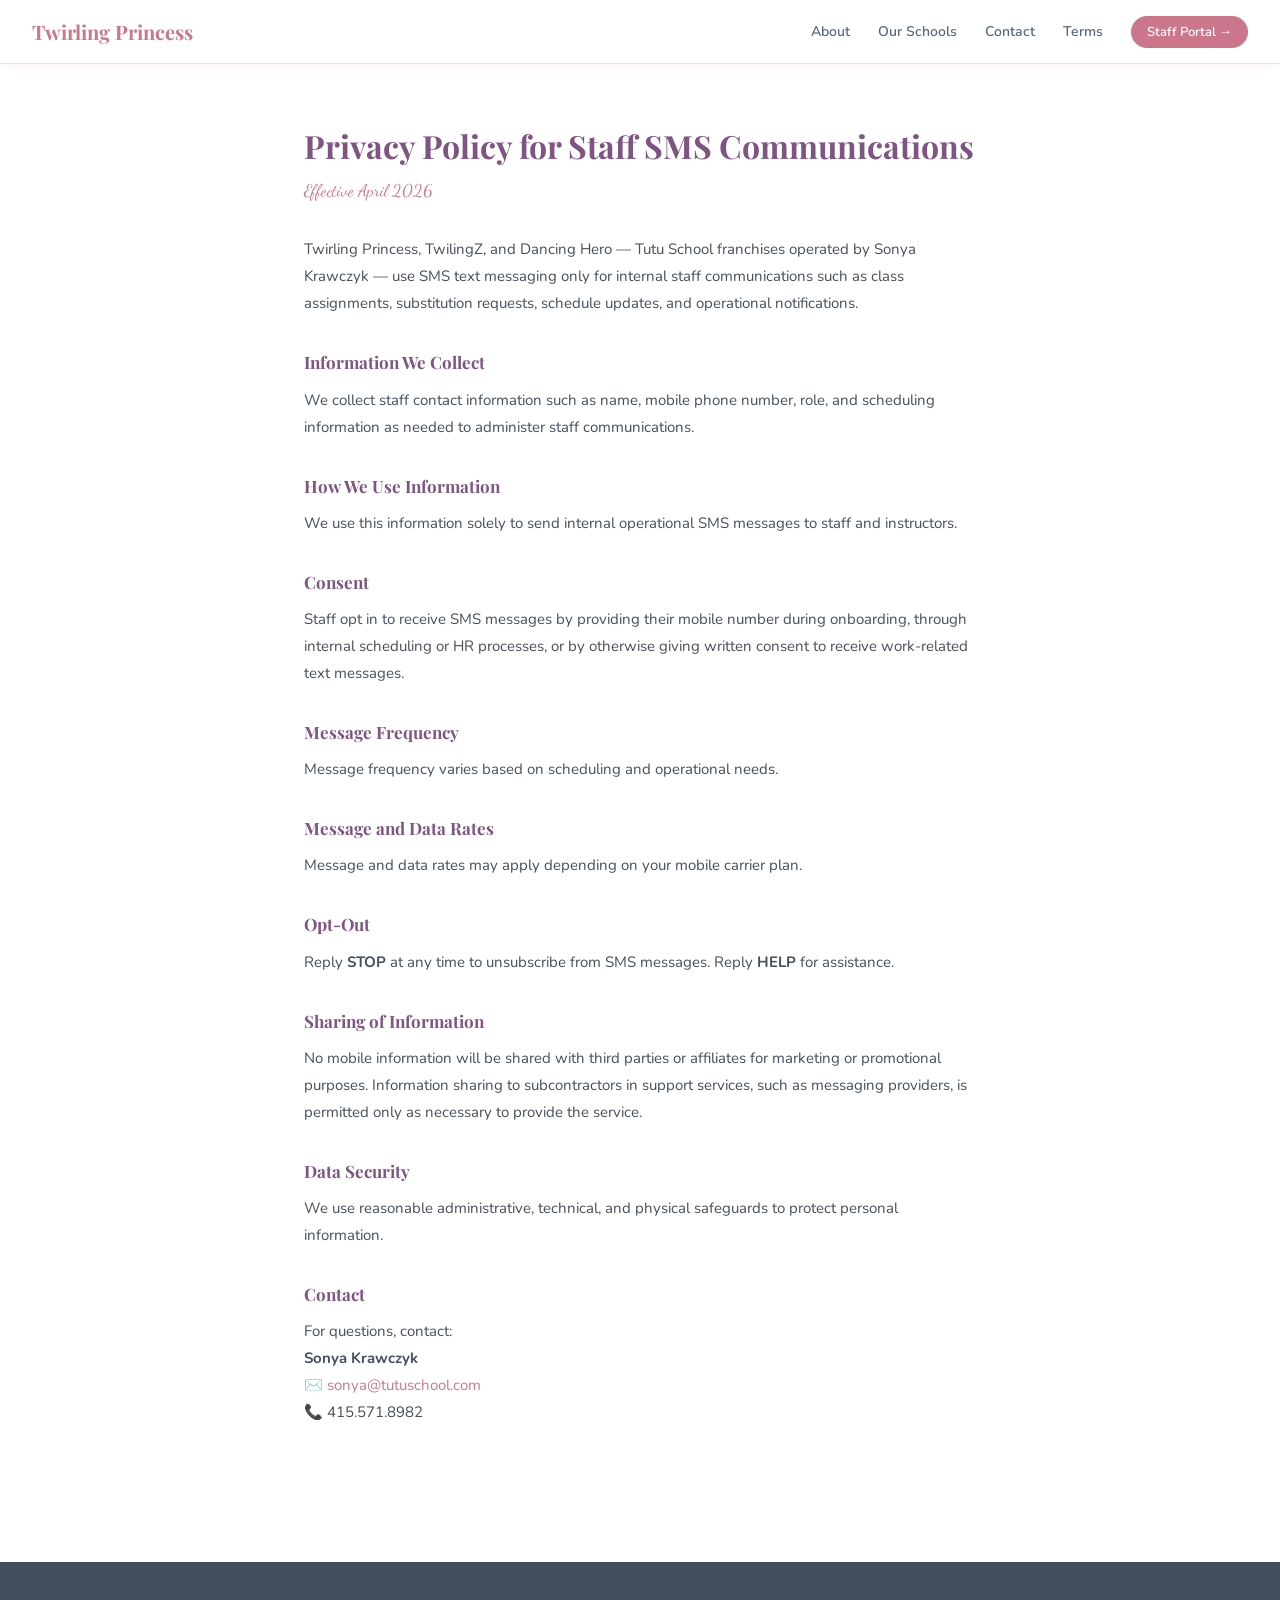
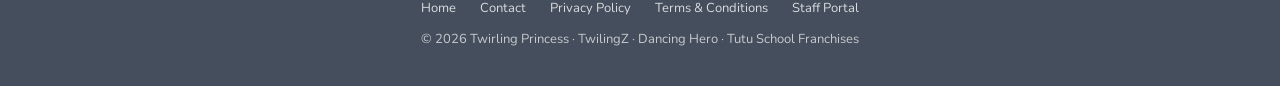
==== privacy.html @ abc912c8 "privacy" ====
<!DOCTYPE html>
<html lang="en">
<head>
  <meta charset="UTF-8">
  <meta name="viewport" content="width=device-width, initial-scale=1.0">
  <title>Privacy Policy — Twirling Princess</title>
  <link rel="stylesheet" href="style.css">
</head>
<body>

<nav>
  <a href="index.html" class="nav-logo">Twirling Princess</a>
  <ul class="nav-links">
    <li><a href="index.html#about">About</a></li>
    <li><a href="index.html#schools">Our Schools</a></li>
    <li><a href="index.html#contact">Contact</a></li>
    <li><a href="terms.html">Terms</a></li>
    <li class="portal-link"><a href="https://admin.twirlingprincess.com">Staff Portal →</a></li>
  </ul>
</nav>

<div class="terms-body">
  <h1>Privacy Policy for Staff SMS Communications</h1>
  <span class="terms-date">Effective April 2026</span>

  <p>
    Twirling Princess, TwilingZ, and Dancing Hero — Tutu School franchises operated by Sonya Krawczyk
    — use SMS text messaging only for internal staff communications such as class assignments,
    substitution requests, schedule updates, and operational notifications.
  </p>

  <h2>Information We Collect</h2>
  <p>
    We collect staff contact information such as name, mobile phone number, role, and scheduling
    information as needed to administer staff communications.
  </p>

  <h2>How We Use Information</h2>
  <p>
    We use this information solely to send internal operational SMS messages to staff and instructors.
  </p>

  <h2>Consent</h2>
  <p>
    Staff opt in to receive SMS messages by providing their mobile number during onboarding, through
    internal scheduling or HR processes, or by otherwise giving written consent to receive
    work-related text messages.
  </p>

  <h2>Message Frequency</h2>
  <p>
    Message frequency varies based on scheduling and operational needs.
  </p>

  <h2>Message and Data Rates</h2>
  <p>
    Message and data rates may apply depending on your mobile carrier plan.
  </p>

  <h2>Opt-Out</h2>
  <p>
    Reply <strong>STOP</strong> at any time to unsubscribe from SMS messages.
    Reply <strong>HELP</strong> for assistance.
  </p>

  <h2>Sharing of Information</h2>
  <p>
    No mobile information will be shared with third parties or affiliates for marketing or
    promotional purposes. Information sharing to subcontractors in support services, such as
    messaging providers, is permitted only as necessary to provide the service.
  </p>

  <h2>Data Security</h2>
  <p>
    We use reasonable administrative, technical, and physical safeguards to protect personal information.
  </p>

  <h2>Contact</h2>
  <p>
    For questions, contact:<br>
    <strong>Sonya Krawczyk</strong><br>
    ✉️ <a href="mailto:sonya@tutuschool.com">sonya@tutuschool.com</a><br>
    📞 415.571.8982
  </p>
</div>

<footer>
  <div class="footer-links">
    <a href="index.html">Home</a>
    <a href="index.html#contact">Contact</a>
    <a href="privacy.html">Privacy Policy</a>
    <a href="terms.html">Terms &amp; Conditions</a>
    <a href="https://admin.twirlingprincess.com">Staff Portal</a>
  </div>
  <div>© 2026 Twirling Princess · TwilingZ · Dancing Hero · Tutu School Franchises</div>
</footer>

</body>
</html>
---- style.css ----
@import url('https://fonts.googleapis.com/css2?family=Playfair+Display:ital,wght@0,400;0,600;0,700;1,400;1,600&family=Nunito:wght@400;500;600;700&family=Dancing+Script:wght@600&display=swap');

*, *::before, *::after { box-sizing: border-box; margin: 0; padding: 0; }

:root {
  --pink-light:   #FACFD9;
  --pink-mid:     #FFA8B8;
  --pink-dark:    #CC768C;
  --lilac-light:  #EACCEB;
  --lilac-mid:    #DDACE5;
  --lilac-dark:   #7F5482;
  --eggshell:     #F5EFEB;
  --charcoal:     #454E5C;
  --charcoal-mid: #5B6878;
  --bg-pink:      #F7EDED;
  --bg-lilac:     #F1E9F2;
  --white:        #ffffff;
  --border:       #EDD8E8;
}

body {
  font-family: 'Nunito', -apple-system, sans-serif;
  color: var(--charcoal);
  line-height: 1.6;
  background: var(--white);
}

a { color: var(--pink-dark); text-decoration: none; }
a:hover { text-decoration: underline; }

h1, h2, h3, h4 { font-family: 'Playfair Display', Georgia, serif; }

/* ── Nav ── */
nav {
  background: var(--white);
  border-bottom: 1px solid #F0DDE8;
  padding: 0 32px;
  display: flex;
  align-items: center;
  justify-content: space-between;
  height: 64px;
  position: sticky;
  top: 0;
  z-index: 100;
  box-shadow: 0 1px 8px rgba(204,118,140,0.08);
}

.nav-logo {
  font-family: 'Playfair Display', Georgia, serif;
  color: var(--pink-dark);
  font-size: 20px;
  font-weight: 700;
}

.nav-links {
  display: flex;
  gap: 28px;
  list-style: none;
  align-items: center;
}

.nav-links a {
  color: var(--charcoal-mid);
  font-size: 14px;
  font-weight: 600;
  transition: color 0.15s;
}
.nav-links a:hover { color: var(--pink-dark); text-decoration: none; }

.nav-links .portal-link a {
  background: var(--pink-dark);
  color: var(--white);
  padding: 7px 16px;
  border-radius: 20px;
  font-size: 13px;
}
.nav-links .portal-link a:hover { background: var(--lilac-dark); }

.nav-toggle {
  display: none;
  background: none;
  border: none;
  color: var(--pink-dark);
  font-size: 24px;
  cursor: pointer;
}

/* ── Hero ── */
.hero {
  background: linear-gradient(135deg, var(--pink-light) 0%, var(--lilac-light) 100%);
  text-align: center;
  padding: 88px 24px 80px;
}

.hero h1 {
  font-size: clamp(30px, 5vw, 52px);
  font-weight: 700;
  color: var(--lilac-dark);
  margin-bottom: 8px;
  line-height: 1.2;
}

.hero-script {
  font-family: 'Dancing Script', cursive;
  font-size: clamp(18px, 3vw, 26px);
  color: var(--pink-dark);
  margin-bottom: 20px;
  display: block;
}

.hero p {
  font-size: clamp(15px, 2vw, 18px);
  color: var(--charcoal);
  max-width: 580px;
  margin: 0 auto 36px;
}

.hero-brands {
  display: flex;
  justify-content: center;
  gap: 12px;
  flex-wrap: wrap;
}

.brand-chip {
  background: var(--white);
  border: 1px solid var(--pink-mid);
  color: var(--pink-dark);
  padding: 8px 20px;
  border-radius: 24px;
  font-size: 14px;
  font-weight: 700;
  box-shadow: 0 2px 8px rgba(204,118,140,0.12);
}

/* ── Sections ── */
section { padding: 72px 24px; }
.section-bg-pink  { background: var(--bg-pink); }
.section-bg-lilac { background: var(--bg-lilac); }
.section-bg-white { background: var(--white); }

.section-inner { max-width: 960px; margin: 0 auto; }

.section-title {
  font-size: clamp(22px, 3vw, 30px);
  font-weight: 700;
  color: var(--lilac-dark);
  margin-bottom: 6px;
}

.section-script {
  font-family: 'Dancing Script', cursive;
  font-size: 20px;
  color: var(--pink-dark);
  margin-bottom: 32px;
  display: block;
}

.school-link {
  font-size: 13px;
  font-weight: 700;
  color: var(--pink-dark);
  text-decoration: none;
}
.school-link:hover { color: var(--lilac-dark); text-decoration: underline; }

/* ── Brand Cards ── */
.brand-cards {
  display: grid;
  grid-template-columns: repeat(auto-fit, minmax(260px, 1fr));
  gap: 24px;
}

.brand-card {
  background: var(--white);
  border: 1px solid var(--border);
  border-radius: 16px;
  padding: 28px 24px;
  box-shadow: 0 2px 12px rgba(127,84,130,0.07);
  transition: transform 0.15s, box-shadow 0.15s;
}
.brand-card:hover {
  transform: translateY(-2px);
  box-shadow: 0 6px 20px rgba(127,84,130,0.13);
}

.brand-card-header {
  display: flex;
  align-items: center;
  gap: 14px;
  margin-bottom: 18px;
}

.brand-icon {
  width: 48px; height: 48px;
  border-radius: 12px;
  background: var(--bg-pink);
  border: 1px solid var(--pink-mid);
  display: flex;
  align-items: center;
  justify-content: center;
  font-size: 22px;
  flex-shrink: 0;
}

.brand-icon.lilac-icon { background: var(--bg-lilac); border-color: var(--lilac-mid); }

.brand-card h3 { font-size: 17px; font-weight: 700; color: var(--lilac-dark); }
.brand-card .region-label {
  font-size: 12px;
  color: var(--pink-dark);
  font-weight: 700;
  text-transform: uppercase;
  letter-spacing: 0.5px;
  font-family: 'Nunito', sans-serif;
}

.location-list { list-style: none; display: flex; flex-direction: column; gap: 7px; }
.location-list li {
  font-size: 14px;
  color: var(--charcoal);
  padding-left: 18px;
  position: relative;
}
.location-list li::before {
  content: '✦';
  position: absolute;
  left: 0; top: 4px;
  font-size: 9px;
  color: var(--pink-mid);
}

/* ── About text ── */
.about-text { font-size: 16px; color: var(--charcoal); line-height: 1.85; max-width: 680px; }

/* ── Owner Bio ── */
.bio-card {
  background: var(--white);
  border: 1px solid var(--border);
  border-radius: 16px;
  padding: 40px 36px;
  box-shadow: 0 2px 12px rgba(127,84,130,0.07);
  max-width: 700px;
}

.bio-card h3 { font-size: 24px; font-weight: 700; color: var(--lilac-dark); margin-bottom: 4px; }
.bio-card .bio-title {
  font-family: 'Dancing Script', cursive;
  font-size: 17px;
  color: var(--pink-dark);
  margin-bottom: 20px;
  display: block;
}
.bio-card p { font-size: 15px; color: var(--charcoal); line-height: 1.8; margin-bottom: 14px; }

/* ── Contact ── */
.contact-grid {
  display: grid;
  grid-template-columns: repeat(auto-fit, minmax(220px, 1fr));
  gap: 20px;
}

.contact-card {
  background: var(--white);
  border: 1px solid var(--border);
  border-radius: 14px;
  padding: 22px 24px;
  box-shadow: 0 2px 8px rgba(127,84,130,0.06);
}

.contact-card .contact-region {
  font-size: 11px;
  font-weight: 700;
  color: var(--pink-dark);
  text-transform: uppercase;
  letter-spacing: 0.7px;
  margin-bottom: 6px;
}

.contact-card h4 { font-size: 16px; font-weight: 700; color: var(--lilac-dark); margin-bottom: 10px; }
.contact-card p { font-size: 13px; color: var(--charcoal-mid); line-height: 1.6; }

/* ── Footer ── */
footer {
  background: var(--charcoal);
  color: rgba(255,255,255,0.7);
  text-align: center;
  padding: 36px 24px;
  font-size: 13px;
}

footer a { color: rgba(255,255,255,0.8); }
footer a:hover { color: var(--pink-light); text-decoration: none; }
.footer-links {
  margin-bottom: 10px;
  display: flex;
  justify-content: center;
  gap: 24px;
  flex-wrap: wrap;
}

/* ── Terms page ── */
.terms-body { max-width: 720px; margin: 56px auto; padding: 0 24px 72px; }
.terms-body h1 { font-size: 32px; font-weight: 700; color: var(--lilac-dark); margin-bottom: 6px; }
.terms-body .terms-date {
  font-family: 'Dancing Script', cursive;
  font-size: 17px;
  color: var(--pink-dark);
  margin-bottom: 32px;
  display: block;
}
.terms-body h2 { font-size: 17px; font-weight: 700; color: var(--lilac-dark); margin: 32px 0 10px; }
.terms-body p, .terms-body li { font-size: 15px; color: var(--charcoal); line-height: 1.8; margin-bottom: 8px; }
.terms-body ul { padding-left: 22px; }

/* ── Mobile ── */
@media (max-width: 640px) {
  nav { padding: 0 20px; }
  .nav-links { display: none; flex-direction: column; gap: 0; }
  .nav-links.open {
    display: flex;
    position: absolute;
    top: 64px; left: 0; right: 0;
    background: var(--white);
    border-bottom: 1px solid var(--border);
    padding: 12px 0;
    box-shadow: 0 4px 12px rgba(127,84,130,0.1);
  }
  .nav-links li a { display: block; padding: 10px 24px; }
  .nav-links .portal-link a { margin: 8px 24px; display: inline-block; }
  .nav-toggle { display: block; }
  .hero { padding: 60px 20px 52px; }
  section { padding: 48px 20px; }
  .bio-card { padding: 28px 20px; }
}
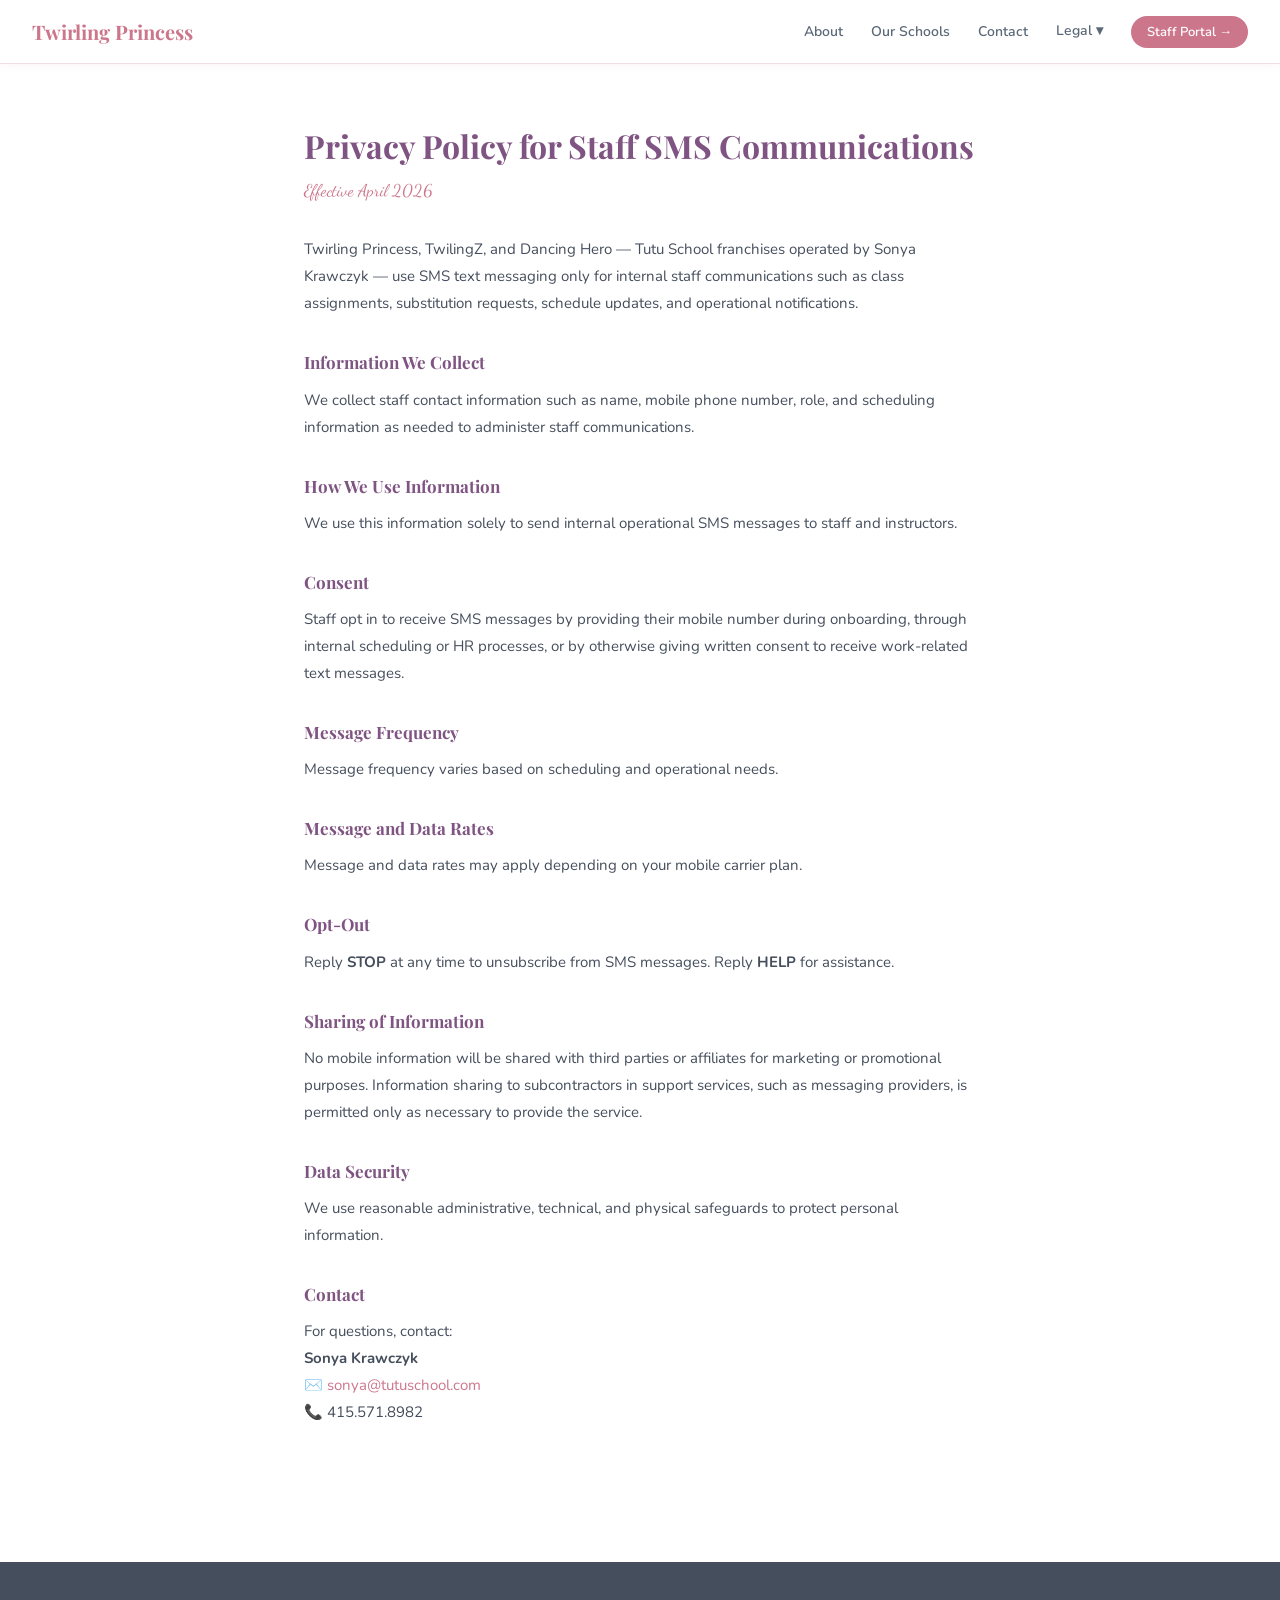
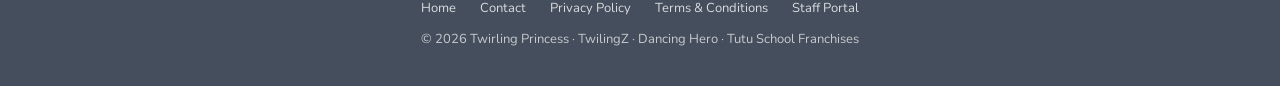
==== commit e15add12: "tweaks" ====
--- a/privacy.html
+++ b/privacy.html
@@ -14,7 +14,13 @@
     <li><a href="index.html#about">About</a></li>
     <li><a href="index.html#schools">Our Schools</a></li>
     <li><a href="index.html#contact">Contact</a></li>
-    <li><a href="terms.html">Terms</a></li>
+    <li class="nav-dropdown" id="legal-dropdown">
+      <span class="nav-dropdown-trigger" onclick="toggleDropdown('legal-dropdown')">Legal ▾</span>
+      <div class="nav-dropdown-menu">
+        <a href="privacy.html">Privacy Policy</a>
+        <a href="terms.html">Terms &amp; Conditions</a>
+      </div>
+    </li>
     <li class="portal-link"><a href="https://admin.twirlingprincess.com">Staff Portal →</a></li>
   </ul>
 </nav>
@@ -95,5 +101,15 @@
   <div>© 2026 Twirling Princess · TwilingZ · Dancing Hero · Tutu School Franchises</div>
 </footer>
 
+<script>
+  function toggleDropdown(id) {
+    document.getElementById(id).classList.toggle('open');
+  }
+  document.addEventListener('click', function(e) {
+    if (!e.target.closest('.nav-dropdown')) {
+      document.querySelectorAll('.nav-dropdown').forEach(d => d.classList.remove('open'));
+    }
+  });
+</script>
 </body>
 </html>
--- a/style.css
+++ b/style.css
@@ -84,6 +84,47 @@
   font-size: 24px;
   cursor: pointer;
 }
+
+/* ── Nav dropdown ── */
+.nav-dropdown {
+  position: relative;
+}
+.nav-dropdown-trigger {
+  color: var(--charcoal-mid);
+  font-size: 14px;
+  font-weight: 600;
+  cursor: pointer;
+  display: flex;
+  align-items: center;
+  gap: 4px;
+  padding: 4px 0;
+  user-select: none;
+}
+.nav-dropdown-trigger:hover { color: var(--pink-dark); }
+.nav-dropdown-menu {
+  display: none;
+  position: absolute;
+  top: calc(100% + 12px);
+  right: 0;
+  background: var(--white);
+  border: 1px solid var(--border);
+  border-radius: 10px;
+  box-shadow: 0 4px 16px rgba(127,84,130,0.12);
+  min-width: 180px;
+  z-index: 300;
+  overflow: hidden;
+}
+.nav-dropdown-menu a {
+  display: block;
+  padding: 10px 16px;
+  font-size: 13px;
+  font-weight: 600;
+  color: var(--charcoal);
+  border-bottom: 1px solid var(--border);
+}
+.nav-dropdown-menu a:last-child { border-bottom: none; }
+.nav-dropdown-menu a:hover { background: var(--bg-pink); color: var(--pink-dark); text-decoration: none; }
+.nav-dropdown.open .nav-dropdown-menu { display: block; }
 
 /* ── Hero ── */
 .hero {
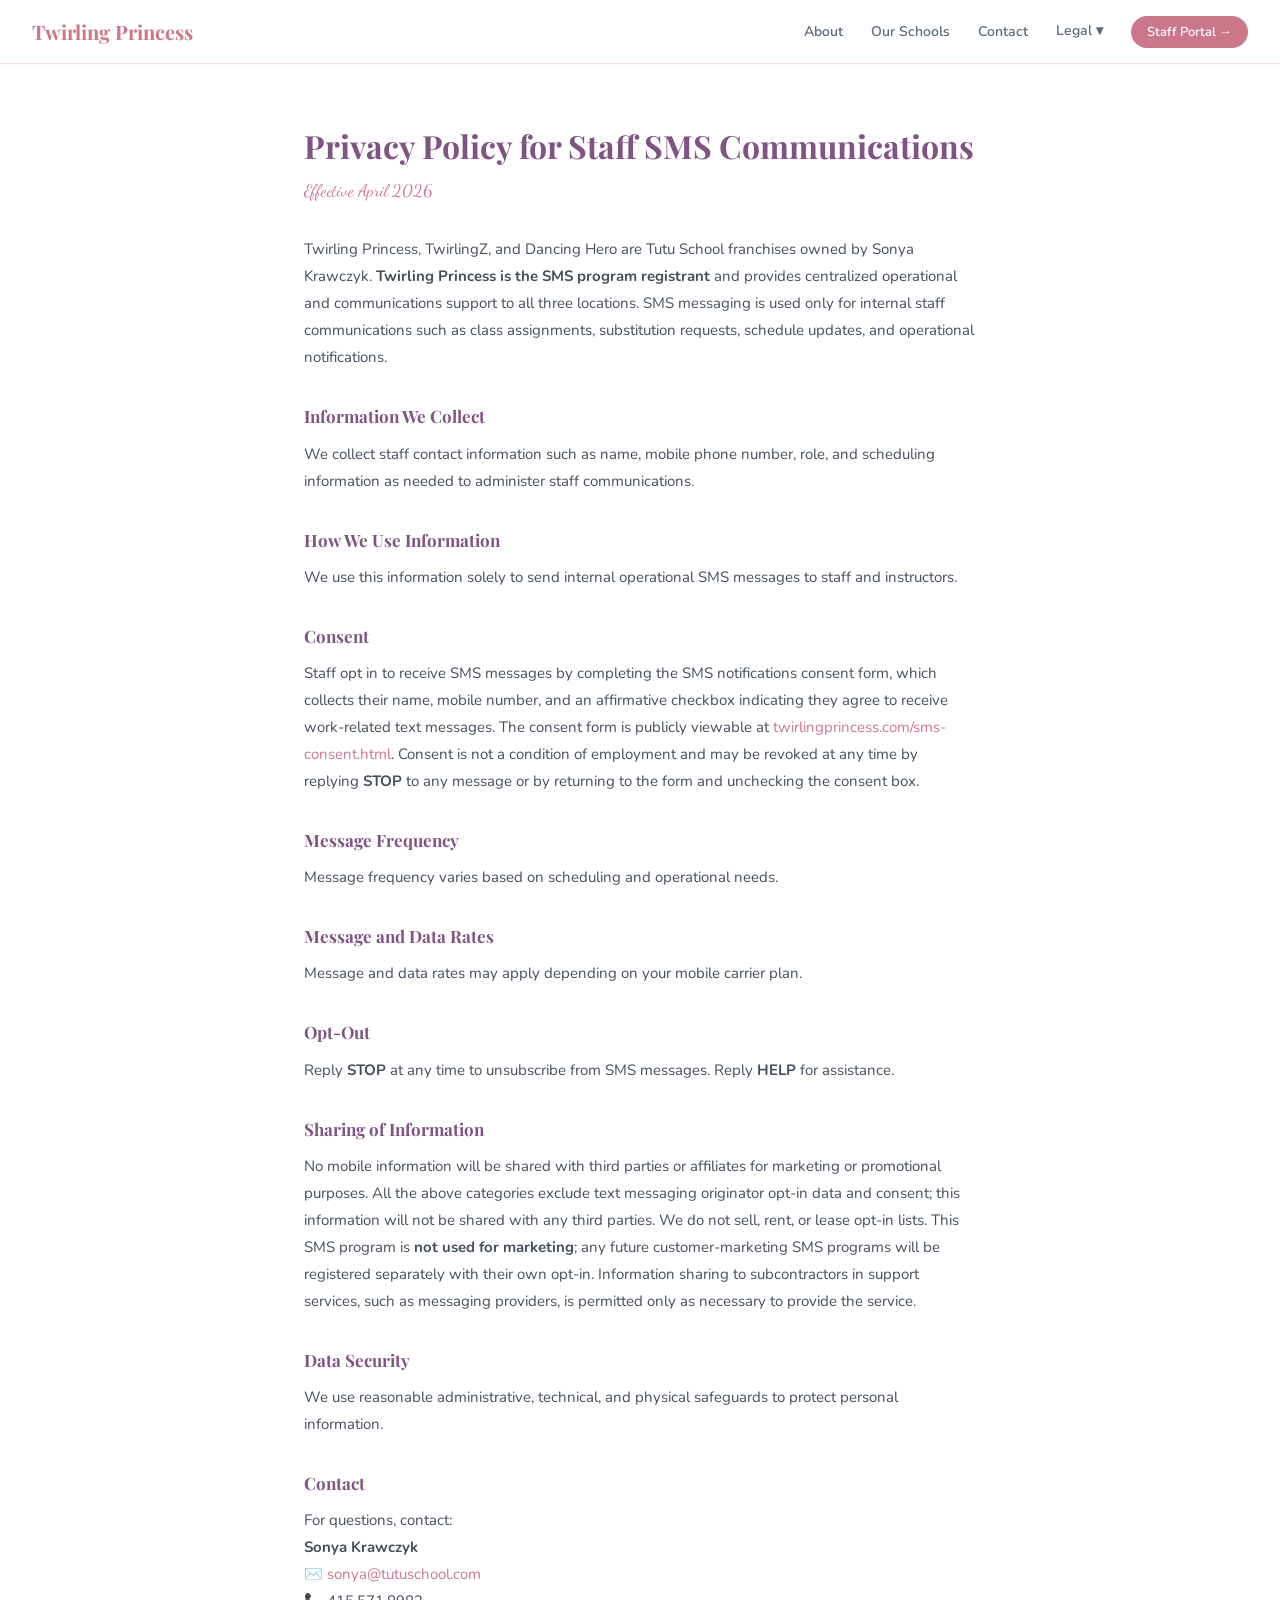
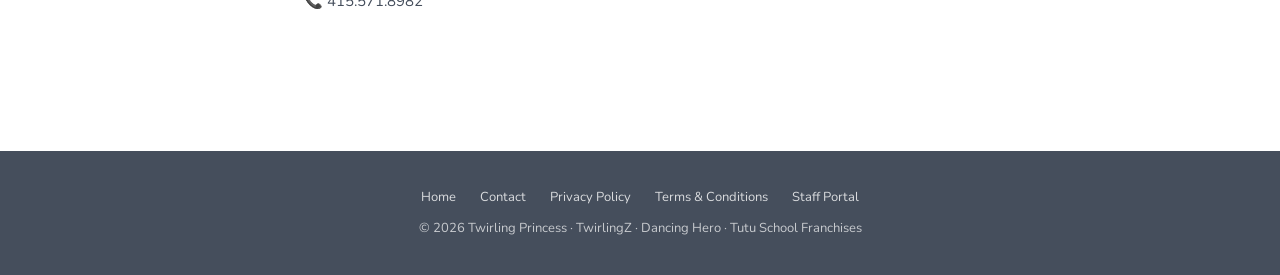
==== commit e4d1735f: "sms approval" ====
--- a/privacy.html
+++ b/privacy.html
@@ -10,7 +10,8 @@
 
 <nav>
   <a href="index.html" class="nav-logo">Twirling Princess</a>
-  <ul class="nav-links">
+  <button class="nav-toggle" id="nav-toggle" aria-label="Menu">☰</button>
+  <ul class="nav-links" id="nav-links">
     <li><a href="index.html#about">About</a></li>
     <li><a href="index.html#schools">Our Schools</a></li>
     <li><a href="index.html#contact">Contact</a></li>
@@ -30,9 +31,11 @@
   <span class="terms-date">Effective April 2026</span>
 
   <p>
-    Twirling Princess, TwilingZ, and Dancing Hero — Tutu School franchises operated by Sonya Krawczyk
-    — use SMS text messaging only for internal staff communications such as class assignments,
-    substitution requests, schedule updates, and operational notifications.
+    Twirling Princess, TwirlingZ, and Dancing Hero are Tutu School franchises owned by Sonya Krawczyk.
+    <strong>Twirling Princess is the SMS program registrant</strong> and provides centralized
+    operational and communications support to all three locations. SMS messaging is used only for
+    internal staff communications such as class assignments, substitution requests, schedule updates,
+    and operational notifications.
   </p>
 
   <h2>Information We Collect</h2>
@@ -48,9 +51,12 @@
 
   <h2>Consent</h2>
   <p>
-    Staff opt in to receive SMS messages by providing their mobile number during onboarding, through
-    internal scheduling or HR processes, or by otherwise giving written consent to receive
-    work-related text messages.
+    Staff opt in to receive SMS messages by completing the SMS notifications consent form, which
+    collects their name, mobile number, and an affirmative checkbox indicating they agree to receive
+    work-related text messages. The consent form is publicly viewable at
+    <a href="sms-consent.html">twirlingprincess.com/sms-consent.html</a>. Consent is not a condition
+    of employment and may be revoked at any time by replying <strong>STOP</strong> to any message or
+    by returning to the form and unchecking the consent box.
   </p>
 
   <h2>Message Frequency</h2>
@@ -72,8 +78,12 @@
   <h2>Sharing of Information</h2>
   <p>
     No mobile information will be shared with third parties or affiliates for marketing or
-    promotional purposes. Information sharing to subcontractors in support services, such as
-    messaging providers, is permitted only as necessary to provide the service.
+    promotional purposes. All the above categories exclude text messaging originator opt-in data
+    and consent; this information will not be shared with any third parties. We do not sell, rent,
+    or lease opt-in lists. This SMS program is <strong>not used for marketing</strong>; any future
+    customer-marketing SMS programs will be registered separately with their own opt-in.
+    Information sharing to subcontractors in support services, such as messaging providers, is
+    permitted only as necessary to provide the service.
   </p>
 
   <h2>Data Security</h2>
@@ -98,10 +108,13 @@
     <a href="terms.html">Terms &amp; Conditions</a>
     <a href="https://admin.twirlingprincess.com">Staff Portal</a>
   </div>
-  <div>© 2026 Twirling Princess · TwilingZ · Dancing Hero · Tutu School Franchises</div>
+  <div>© 2026 Twirling Princess · TwirlingZ · Dancing Hero · Tutu School Franchises</div>
 </footer>
 
 <script>
+  document.getElementById('nav-toggle').addEventListener('click', function() {
+    document.getElementById('nav-links').classList.toggle('open');
+  });
   function toggleDropdown(id) {
     document.getElementById(id).classList.toggle('open');
   }
--- a/style.css
+++ b/style.css
@@ -353,6 +353,110 @@
 .terms-body h2 { font-size: 17px; font-weight: 700; color: var(--lilac-dark); margin: 32px 0 10px; }
 .terms-body p, .terms-body li { font-size: 15px; color: var(--charcoal); line-height: 1.8; margin-bottom: 8px; }
 .terms-body ul { padding-left: 22px; }
+
+/* ── Consent form (sms-consent.html) ── */
+.brand-disclosure {
+  background: var(--bg-pink);
+  border: 1px solid var(--pink-mid);
+  border-radius: 12px;
+  padding: 18px 22px;
+  margin-bottom: 32px;
+  font-size: 14.5px;
+  color: var(--charcoal);
+  line-height: 1.7;
+}
+.brand-disclosure strong { color: var(--lilac-dark); }
+
+.consent-form {
+  background: var(--white);
+  border: 1px solid var(--border);
+  border-radius: 14px;
+  padding: 28px 28px 24px;
+  box-shadow: 0 2px 12px rgba(127,84,130,0.07);
+  margin-bottom: 32px;
+}
+
+.form-field { margin-bottom: 18px; display: flex; flex-direction: column; gap: 6px; }
+.form-field label {
+  font-size: 13px;
+  font-weight: 700;
+  color: var(--charcoal);
+  letter-spacing: 0.2px;
+}
+.form-input {
+  font-family: 'Nunito', sans-serif;
+  font-size: 15px;
+  color: var(--charcoal);
+  padding: 10px 14px;
+  border: 1px solid var(--border);
+  border-radius: 8px;
+  background: var(--white);
+  transition: border-color 0.15s, box-shadow 0.15s;
+}
+.form-input:focus {
+  outline: none;
+  border-color: var(--pink-mid);
+  box-shadow: 0 0 0 3px rgba(255,168,184,0.18);
+}
+
+.consent-block {
+  background: var(--bg-lilac);
+  border: 1px solid var(--lilac-mid);
+  border-radius: 10px;
+  padding: 16px 18px;
+  margin: 22px 0 24px;
+  display: flex;
+  gap: 12px;
+  align-items: flex-start;
+}
+.consent-checkbox {
+  width: 18px; height: 18px;
+  margin-top: 2px;
+  flex-shrink: 0;
+  accent-color: var(--pink-dark);
+  cursor: pointer;
+}
+.consent-label {
+  font-size: 13.5px;
+  color: var(--charcoal);
+  line-height: 1.65;
+  cursor: pointer;
+}
+.consent-label strong { color: var(--lilac-dark); }
+.consent-label a { color: var(--pink-dark); font-weight: 600; }
+
+.btn-primary {
+  background: var(--pink-dark);
+  color: var(--white);
+  font-family: 'Nunito', sans-serif;
+  font-size: 14px;
+  font-weight: 700;
+  letter-spacing: 0.3px;
+  padding: 11px 28px;
+  border: none;
+  border-radius: 22px;
+  cursor: pointer;
+  transition: background 0.15s, transform 0.1s;
+  box-shadow: 0 2px 8px rgba(204,118,140,0.22);
+}
+.btn-primary:hover { background: var(--lilac-dark); }
+.btn-primary:active { transform: translateY(1px); }
+
+.info-box {
+  background: var(--bg-pink);
+  border-left: 3px solid var(--pink-mid);
+  border-radius: 6px;
+  padding: 14px 18px;
+  margin: 22px 0;
+}
+.info-box h3 {
+  font-size: 15px;
+  font-weight: 700;
+  color: var(--lilac-dark);
+  margin-bottom: 8px;
+}
+.info-box ul { padding-left: 20px; margin: 0; }
+.info-box li { font-size: 14px; color: var(--charcoal); line-height: 1.7; margin-bottom: 4px; }
 
 /* ── Mobile ── */
 @media (max-width: 640px) {
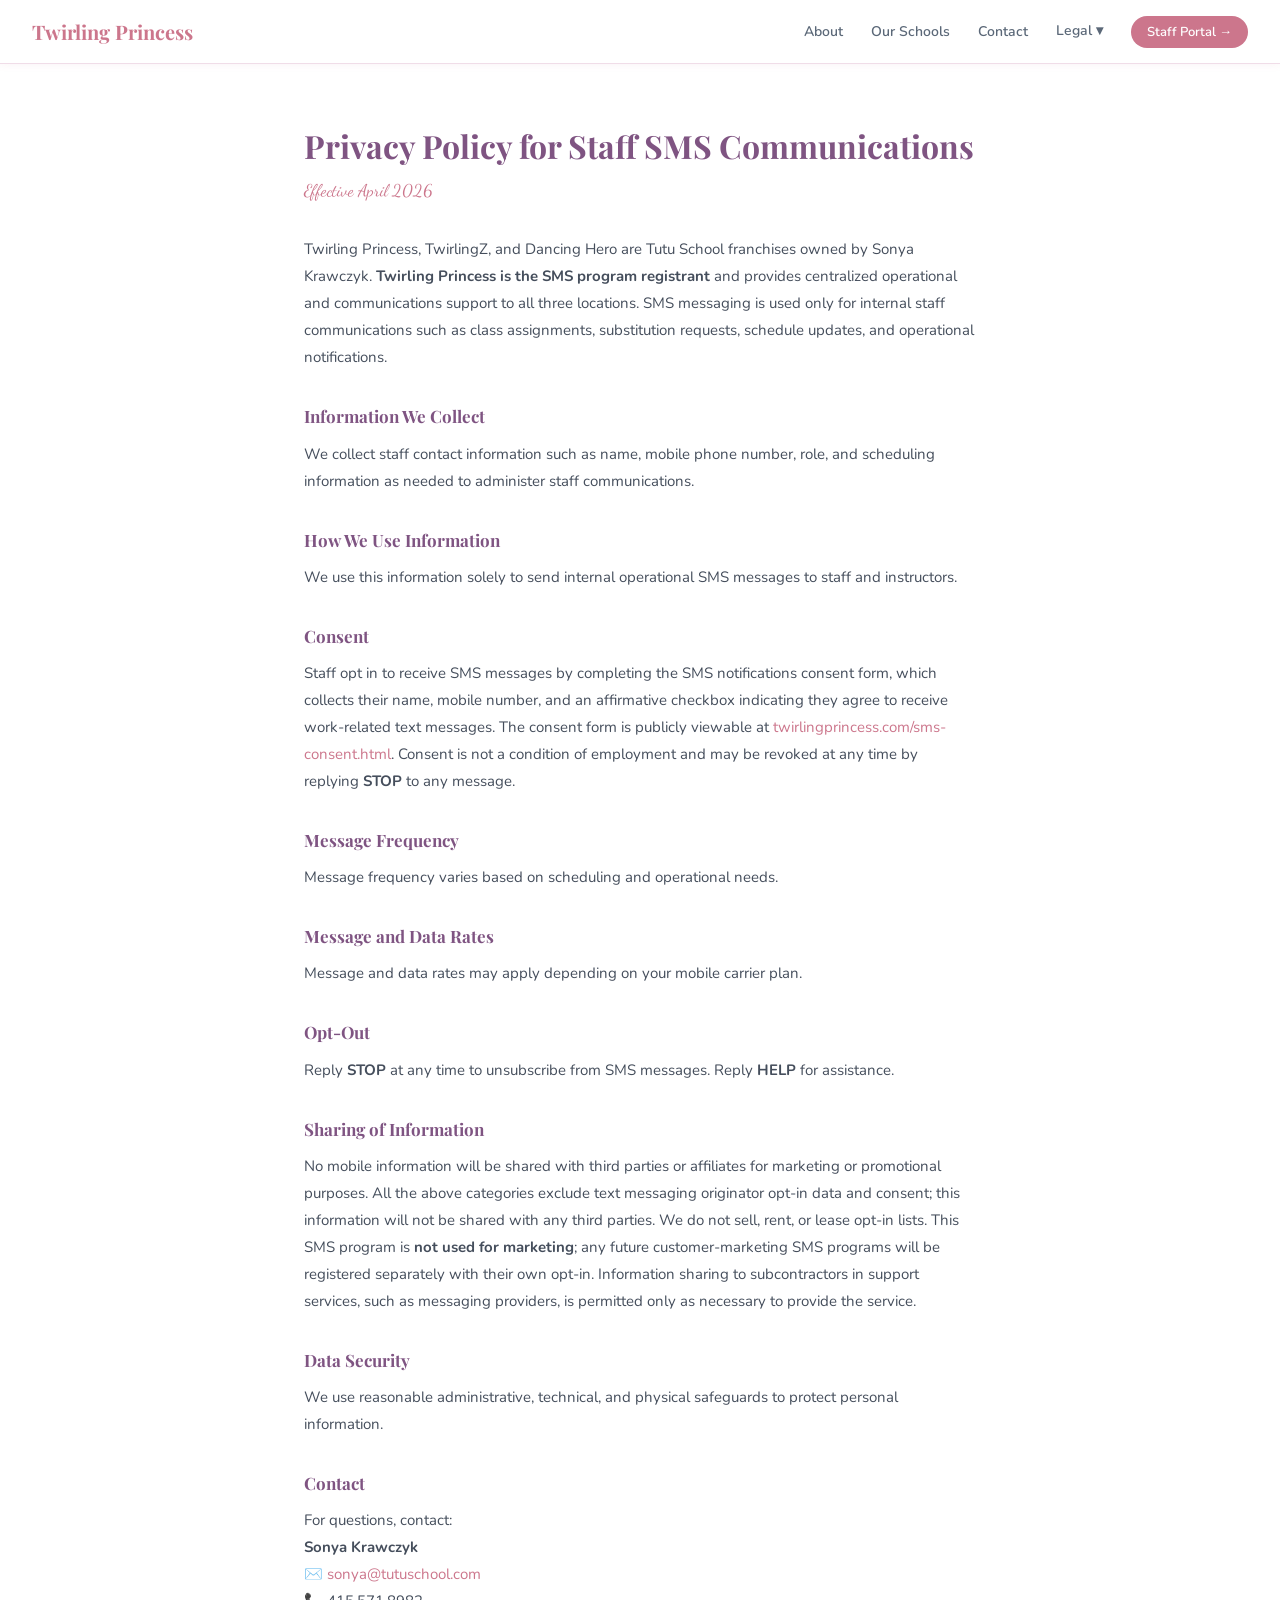
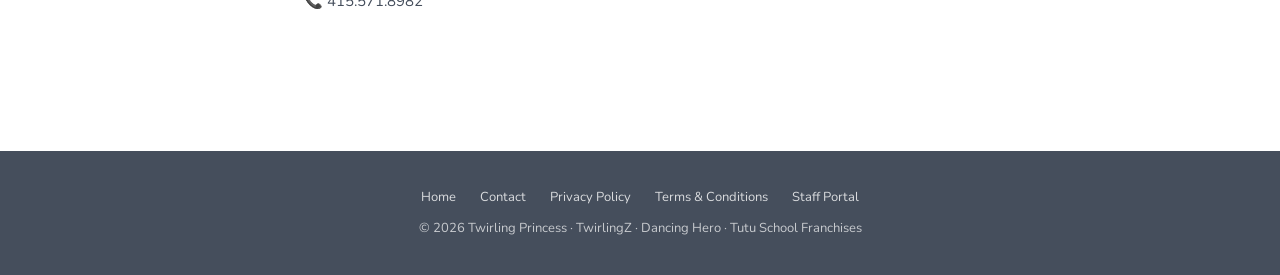
==== commit 654c6a24: "sms" ====
--- a/privacy.html
+++ b/privacy.html
@@ -55,8 +55,7 @@
     collects their name, mobile number, and an affirmative checkbox indicating they agree to receive
     work-related text messages. The consent form is publicly viewable at
     <a href="sms-consent.html">twirlingprincess.com/sms-consent.html</a>. Consent is not a condition
-    of employment and may be revoked at any time by replying <strong>STOP</strong> to any message or
-    by returning to the form and unchecking the consent box.
+    of employment and may be revoked at any time by replying <strong>STOP</strong> to any message.
   </p>
 
   <h2>Message Frequency</h2>
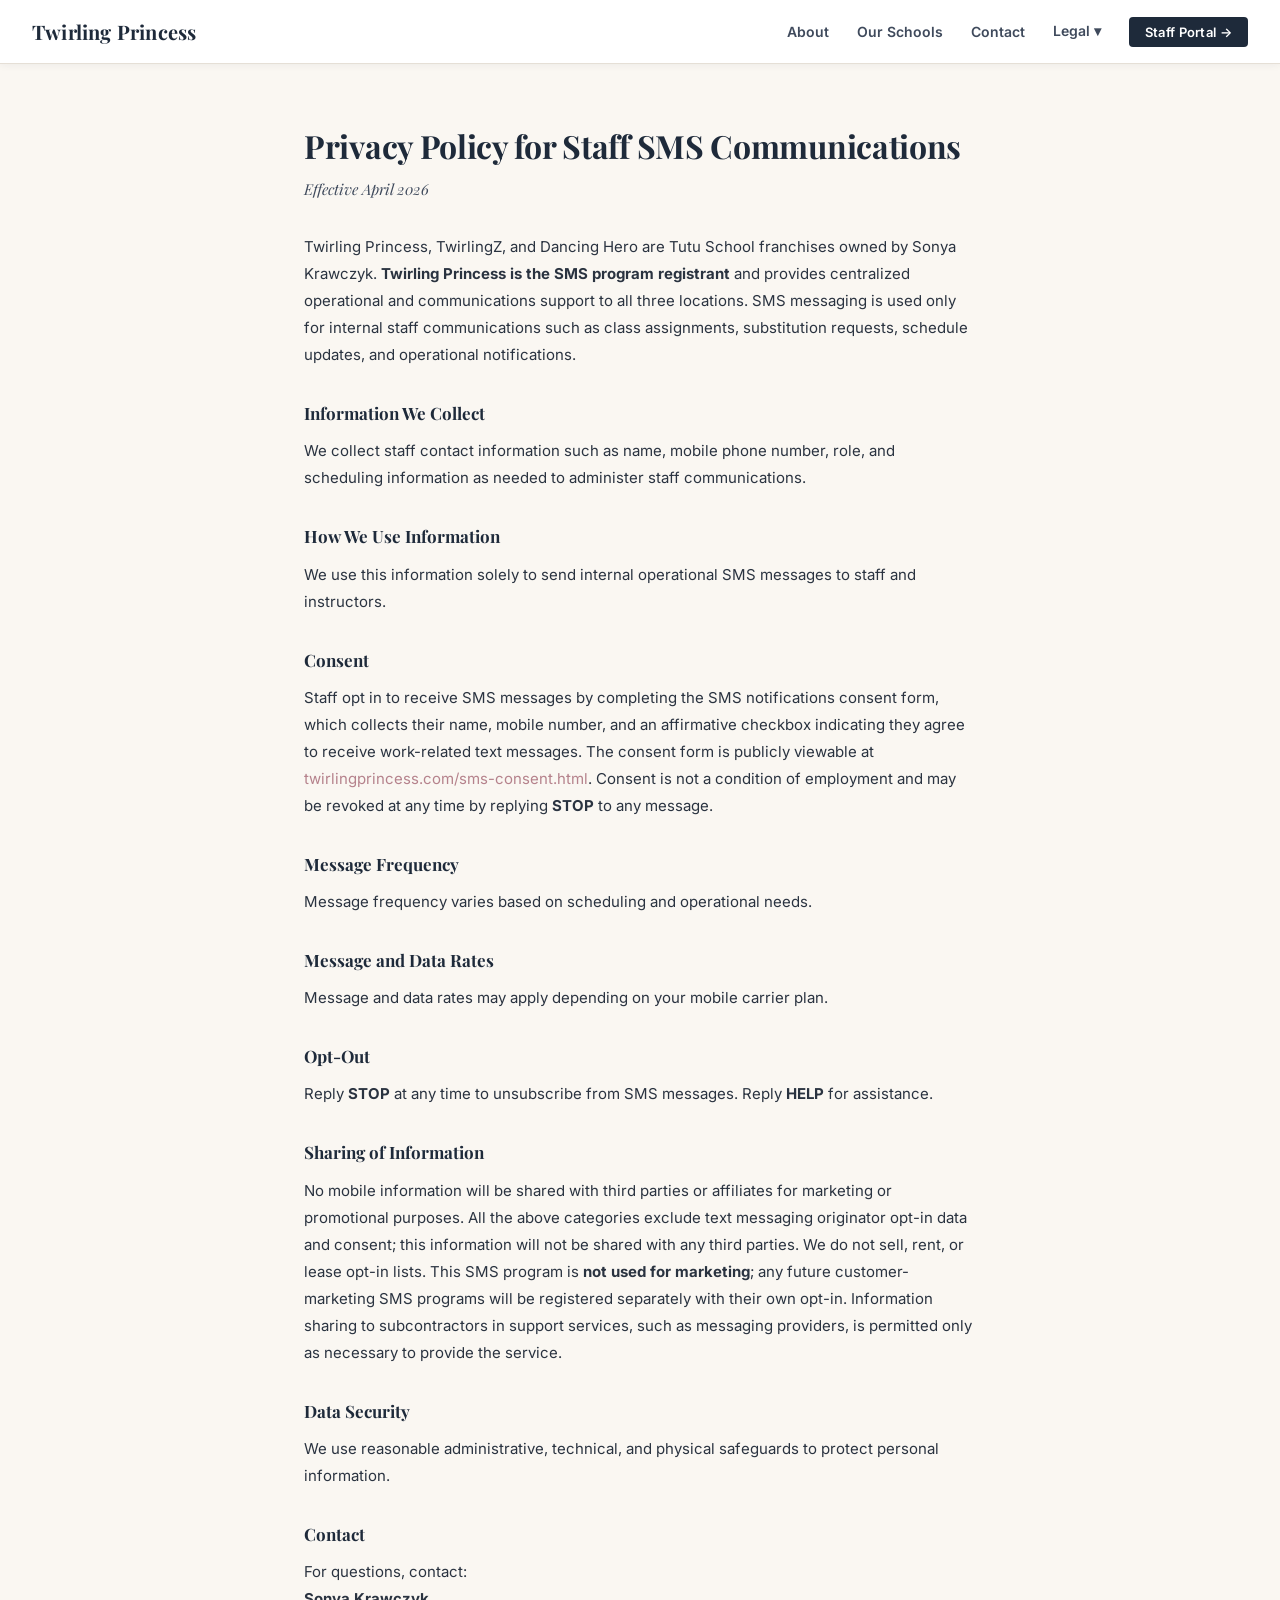
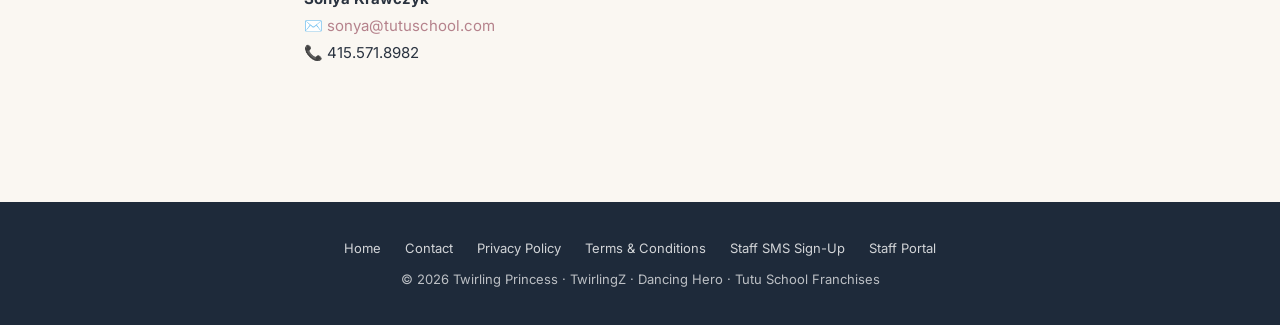
==== commit 819d4d30: "sms" ====
--- a/privacy.html
+++ b/privacy.html
@@ -20,6 +20,7 @@
       <div class="nav-dropdown-menu">
         <a href="privacy.html">Privacy Policy</a>
         <a href="terms.html">Terms &amp; Conditions</a>
+        <a href="sms-consent.html">Staff SMS Sign-Up</a>
       </div>
     </li>
     <li class="portal-link"><a href="https://admin.twirlingprincess.com">Staff Portal →</a></li>
@@ -105,6 +106,7 @@
     <a href="index.html#contact">Contact</a>
     <a href="privacy.html">Privacy Policy</a>
     <a href="terms.html">Terms &amp; Conditions</a>
+    <a href="sms-consent.html">Staff SMS Sign-Up</a>
     <a href="https://admin.twirlingprincess.com">Staff Portal</a>
   </div>
   <div>© 2026 Twirling Princess · TwirlingZ · Dancing Hero · Tutu School Franchises</div>
--- a/style.css
+++ b/style.css
@@ -1,31 +1,43 @@
-@import url('https://fonts.googleapis.com/css2?family=Playfair+Display:ital,wght@0,400;0,600;0,700;1,400;1,600&family=Nunito:wght@400;500;600;700&family=Dancing+Script:wght@600&display=swap');
+@import url('https://fonts.googleapis.com/css2?family=Playfair+Display:ital,wght@0,400;0,600;0,700;1,400;1,600&family=Inter:wght@400;500;600;700&display=swap');
 
 *, *::before, *::after { box-sizing: border-box; margin: 0; padding: 0; }
 
 :root {
-  --pink-light:   #FACFD9;
-  --pink-mid:     #FFA8B8;
-  --pink-dark:    #CC768C;
-  --lilac-light:  #EACCEB;
-  --lilac-mid:    #DDACE5;
-  --lilac-dark:   #7F5482;
-  --eggshell:     #F5EFEB;
-  --charcoal:     #454E5C;
-  --charcoal-mid: #5B6878;
-  --bg-pink:      #F7EDED;
-  --bg-lilac:     #F1E9F2;
+  /* Primary palette — professional, business-facing */
+  --ink:          #1E2A3A;   /* deep navy, primary brand */
+  --ink-soft:     #3F4A5C;   /* slate, secondary headings */
+  --accent:       #B5828C;   /* muted rose-blush, single accent */
+  --accent-soft:  #D7C0C5;   /* lighter accent for borders/chips */
+  --taupe:        #8A7968;   /* warm neutral */
+  --charcoal:     #2A3340;   /* primary body text */
+  --charcoal-mid: #5B6878;   /* muted body text */
+  --ivory:        #FAF7F2;   /* page bg, warm off-white */
+  --cream:        #F2EDE6;   /* alt section bg, warm */
+  --mist:         #EDF0F4;   /* alt section bg, cool */
   --white:        #ffffff;
-  --border:       #EDD8E8;
+  --border:       #E5DFD6;   /* warm tan border */
+
+  /* Legacy aliases — old class definitions still resolve through these.
+     Edit semantics above; do not edit the legacy block. */
+  --pink-light:   var(--cream);
+  --pink-mid:     var(--accent-soft);
+  --pink-dark:    var(--accent);
+  --lilac-light:  var(--mist);
+  --lilac-mid:    #B8C0CB;
+  --lilac-dark:   var(--ink);
+  --eggshell:     var(--ivory);
+  --bg-pink:      var(--cream);
+  --bg-lilac:     var(--mist);
 }
 
 body {
-  font-family: 'Nunito', -apple-system, sans-serif;
+  font-family: 'Inter', -apple-system, BlinkMacSystemFont, 'Segoe UI', sans-serif;
   color: var(--charcoal);
   line-height: 1.6;
-  background: var(--white);
-}
-
-a { color: var(--pink-dark); text-decoration: none; }
+  background: var(--ivory);
+}
+
+a { color: var(--accent); text-decoration: none; }
 a:hover { text-decoration: underline; }
 
 h1, h2, h3, h4 { font-family: 'Playfair Display', Georgia, serif; }
@@ -33,7 +45,7 @@
 /* ── Nav ── */
 nav {
   background: var(--white);
-  border-bottom: 1px solid #F0DDE8;
+  border-bottom: 1px solid var(--border);
   padding: 0 32px;
   display: flex;
   align-items: center;
@@ -42,14 +54,15 @@
   position: sticky;
   top: 0;
   z-index: 100;
-  box-shadow: 0 1px 8px rgba(204,118,140,0.08);
+  box-shadow: 0 1px 8px rgba(30,42,58,0.06);
 }
 
 .nav-logo {
   font-family: 'Playfair Display', Georgia, serif;
-  color: var(--pink-dark);
+  color: var(--ink);
   font-size: 20px;
   font-weight: 700;
+  letter-spacing: 0.2px;
 }
 
 .nav-links {
@@ -60,27 +73,28 @@
 }
 
 .nav-links a {
-  color: var(--charcoal-mid);
+  color: var(--ink-soft);
   font-size: 14px;
   font-weight: 600;
   transition: color 0.15s;
 }
-.nav-links a:hover { color: var(--pink-dark); text-decoration: none; }
+.nav-links a:hover { color: var(--ink); text-decoration: none; }
 
 .nav-links .portal-link a {
-  background: var(--pink-dark);
+  background: var(--ink);
   color: var(--white);
   padding: 7px 16px;
-  border-radius: 20px;
+  border-radius: 4px;
   font-size: 13px;
-}
-.nav-links .portal-link a:hover { background: var(--lilac-dark); }
+  letter-spacing: 0.3px;
+}
+.nav-links .portal-link a:hover { background: var(--ink-soft); }
 
 .nav-toggle {
   display: none;
   background: none;
   border: none;
-  color: var(--pink-dark);
+  color: var(--ink);
   font-size: 24px;
   cursor: pointer;
 }
@@ -90,7 +104,7 @@
   position: relative;
 }
 .nav-dropdown-trigger {
-  color: var(--charcoal-mid);
+  color: var(--ink-soft);
   font-size: 14px;
   font-weight: 600;
   cursor: pointer;
@@ -100,7 +114,7 @@
   padding: 4px 0;
   user-select: none;
 }
-.nav-dropdown-trigger:hover { color: var(--pink-dark); }
+.nav-dropdown-trigger:hover { color: var(--ink); }
 .nav-dropdown-menu {
   display: none;
   position: absolute;
@@ -108,9 +122,9 @@
   right: 0;
   background: var(--white);
   border: 1px solid var(--border);
-  border-radius: 10px;
-  box-shadow: 0 4px 16px rgba(127,84,130,0.12);
-  min-width: 180px;
+  border-radius: 6px;
+  box-shadow: 0 4px 16px rgba(30,42,58,0.10);
+  min-width: 200px;
   z-index: 300;
   overflow: hidden;
 }
@@ -123,36 +137,41 @@
   border-bottom: 1px solid var(--border);
 }
 .nav-dropdown-menu a:last-child { border-bottom: none; }
-.nav-dropdown-menu a:hover { background: var(--bg-pink); color: var(--pink-dark); text-decoration: none; }
+.nav-dropdown-menu a:hover { background: var(--cream); color: var(--ink); text-decoration: none; }
 .nav-dropdown.open .nav-dropdown-menu { display: block; }
 
 /* ── Hero ── */
 .hero {
-  background: linear-gradient(135deg, var(--pink-light) 0%, var(--lilac-light) 100%);
+  background: linear-gradient(135deg, var(--cream) 0%, var(--mist) 100%);
   text-align: center;
   padding: 88px 24px 80px;
+  border-bottom: 1px solid var(--border);
 }
 
 .hero h1 {
   font-size: clamp(30px, 5vw, 52px);
   font-weight: 700;
-  color: var(--lilac-dark);
+  color: var(--ink);
   margin-bottom: 8px;
   line-height: 1.2;
+  letter-spacing: -0.5px;
 }
 
 .hero-script {
-  font-family: 'Dancing Script', cursive;
-  font-size: clamp(18px, 3vw, 26px);
-  color: var(--pink-dark);
-  margin-bottom: 20px;
+  font-family: 'Playfair Display', Georgia, serif;
+  font-style: italic;
+  font-weight: 400;
+  font-size: clamp(15px, 2vw, 18px);
+  color: var(--ink-soft);
+  margin-bottom: 16px;
   display: block;
+  letter-spacing: 0.3px;
 }
 
 .hero p {
   font-size: clamp(15px, 2vw, 18px);
   color: var(--charcoal);
-  max-width: 580px;
+  max-width: 620px;
   margin: 0 auto 36px;
 }
 
@@ -165,19 +184,20 @@
 
 .brand-chip {
   background: var(--white);
-  border: 1px solid var(--pink-mid);
-  color: var(--pink-dark);
+  border: 1px solid var(--border);
+  color: var(--ink);
   padding: 8px 20px;
-  border-radius: 24px;
-  font-size: 14px;
-  font-weight: 700;
-  box-shadow: 0 2px 8px rgba(204,118,140,0.12);
+  border-radius: 4px;
+  font-size: 13px;
+  font-weight: 600;
+  letter-spacing: 0.2px;
+  box-shadow: 0 1px 4px rgba(30,42,58,0.05);
 }
 
 /* ── Sections ── */
 section { padding: 72px 24px; }
-.section-bg-pink  { background: var(--bg-pink); }
-.section-bg-lilac { background: var(--bg-lilac); }
+.section-bg-pink  { background: var(--cream); }
+.section-bg-lilac { background: var(--mist); }
 .section-bg-white { background: var(--white); }
 
 .section-inner { max-width: 960px; margin: 0 auto; }
@@ -185,25 +205,29 @@
 .section-title {
   font-size: clamp(22px, 3vw, 30px);
   font-weight: 700;
-  color: var(--lilac-dark);
+  color: var(--ink);
   margin-bottom: 6px;
+  letter-spacing: -0.3px;
 }
 
 .section-script {
-  font-family: 'Dancing Script', cursive;
-  font-size: 20px;
-  color: var(--pink-dark);
+  font-family: 'Playfair Display', Georgia, serif;
+  font-style: italic;
+  font-weight: 400;
+  font-size: 16px;
+  color: var(--ink-soft);
   margin-bottom: 32px;
   display: block;
+  letter-spacing: 0.2px;
 }
 
 .school-link {
   font-size: 13px;
-  font-weight: 700;
-  color: var(--pink-dark);
+  font-weight: 600;
+  color: var(--accent);
   text-decoration: none;
 }
-.school-link:hover { color: var(--lilac-dark); text-decoration: underline; }
+.school-link:hover { color: var(--ink); text-decoration: underline; }
 
 /* ── Brand Cards ── */
 .brand-cards {
@@ -215,14 +239,14 @@
 .brand-card {
   background: var(--white);
   border: 1px solid var(--border);
-  border-radius: 16px;
+  border-radius: 6px;
   padding: 28px 24px;
-  box-shadow: 0 2px 12px rgba(127,84,130,0.07);
+  box-shadow: 0 1px 6px rgba(30,42,58,0.05);
   transition: transform 0.15s, box-shadow 0.15s;
 }
 .brand-card:hover {
   transform: translateY(-2px);
-  box-shadow: 0 6px 20px rgba(127,84,130,0.13);
+  box-shadow: 0 6px 20px rgba(30,42,58,0.10);
 }
 
 .brand-card-header {
@@ -233,27 +257,28 @@
 }
 
 .brand-icon {
-  width: 48px; height: 48px;
-  border-radius: 12px;
-  background: var(--bg-pink);
-  border: 1px solid var(--pink-mid);
+  width: 44px; height: 44px;
+  border-radius: 6px;
+  background: var(--cream);
+  border: 1px solid var(--border);
   display: flex;
   align-items: center;
   justify-content: center;
-  font-size: 22px;
+  font-size: 20px;
   flex-shrink: 0;
-}
-
-.brand-icon.lilac-icon { background: var(--bg-lilac); border-color: var(--lilac-mid); }
-
-.brand-card h3 { font-size: 17px; font-weight: 700; color: var(--lilac-dark); }
+  color: var(--taupe);
+}
+
+.brand-icon.lilac-icon { background: var(--mist); border-color: #B8C0CB; }
+
+.brand-card h3 { font-size: 17px; font-weight: 700; color: var(--ink); }
 .brand-card .region-label {
-  font-size: 12px;
-  color: var(--pink-dark);
+  font-size: 11px;
+  color: var(--ink-soft);
   font-weight: 700;
   text-transform: uppercase;
-  letter-spacing: 0.5px;
-  font-family: 'Nunito', sans-serif;
+  letter-spacing: 0.8px;
+  font-family: 'Inter', sans-serif;
 }
 
 .location-list { list-style: none; display: flex; flex-direction: column; gap: 7px; }
@@ -264,11 +289,11 @@
   position: relative;
 }
 .location-list li::before {
-  content: '✦';
+  content: '·';
   position: absolute;
-  left: 0; top: 4px;
-  font-size: 9px;
-  color: var(--pink-mid);
+  left: 4px; top: -2px;
+  font-size: 16px;
+  color: var(--taupe);
 }
 
 /* ── About text ── */
@@ -278,17 +303,19 @@
 .bio-card {
   background: var(--white);
   border: 1px solid var(--border);
-  border-radius: 16px;
+  border-radius: 6px;
   padding: 40px 36px;
-  box-shadow: 0 2px 12px rgba(127,84,130,0.07);
+  box-shadow: 0 1px 6px rgba(30,42,58,0.05);
   max-width: 700px;
 }
 
-.bio-card h3 { font-size: 24px; font-weight: 700; color: var(--lilac-dark); margin-bottom: 4px; }
+.bio-card h3 { font-size: 24px; font-weight: 700; color: var(--ink); margin-bottom: 4px; }
 .bio-card .bio-title {
-  font-family: 'Dancing Script', cursive;
-  font-size: 17px;
-  color: var(--pink-dark);
+  font-family: 'Playfair Display', Georgia, serif;
+  font-style: italic;
+  font-weight: 400;
+  font-size: 15px;
+  color: var(--ink-soft);
   margin-bottom: 20px;
   display: block;
 }
@@ -304,26 +331,26 @@
 .contact-card {
   background: var(--white);
   border: 1px solid var(--border);
-  border-radius: 14px;
+  border-radius: 6px;
   padding: 22px 24px;
-  box-shadow: 0 2px 8px rgba(127,84,130,0.06);
+  box-shadow: 0 1px 4px rgba(30,42,58,0.04);
 }
 
 .contact-card .contact-region {
   font-size: 11px;
   font-weight: 700;
-  color: var(--pink-dark);
+  color: var(--ink-soft);
   text-transform: uppercase;
-  letter-spacing: 0.7px;
+  letter-spacing: 0.8px;
   margin-bottom: 6px;
 }
 
-.contact-card h4 { font-size: 16px; font-weight: 700; color: var(--lilac-dark); margin-bottom: 10px; }
+.contact-card h4 { font-size: 16px; font-weight: 700; color: var(--ink); margin-bottom: 10px; }
 .contact-card p { font-size: 13px; color: var(--charcoal-mid); line-height: 1.6; }
 
 /* ── Footer ── */
 footer {
-  background: var(--charcoal);
+  background: var(--ink);
   color: rgba(255,255,255,0.7);
   text-align: center;
   padding: 36px 24px;
@@ -331,7 +358,7 @@
 }
 
 footer a { color: rgba(255,255,255,0.8); }
-footer a:hover { color: var(--pink-light); text-decoration: none; }
+footer a:hover { color: var(--white); text-decoration: none; }
 .footer-links {
   margin-bottom: 10px;
   display: flex;
@@ -340,39 +367,42 @@
   flex-wrap: wrap;
 }
 
-/* ── Terms page ── */
+/* ── Terms / privacy / consent body ── */
 .terms-body { max-width: 720px; margin: 56px auto; padding: 0 24px 72px; }
-.terms-body h1 { font-size: 32px; font-weight: 700; color: var(--lilac-dark); margin-bottom: 6px; }
+.terms-body h1 { font-size: 32px; font-weight: 700; color: var(--ink); margin-bottom: 6px; letter-spacing: -0.3px; }
 .terms-body .terms-date {
-  font-family: 'Dancing Script', cursive;
-  font-size: 17px;
-  color: var(--pink-dark);
+  font-family: 'Playfair Display', Georgia, serif;
+  font-style: italic;
+  font-weight: 400;
+  font-size: 15px;
+  color: var(--ink-soft);
   margin-bottom: 32px;
   display: block;
 }
-.terms-body h2 { font-size: 17px; font-weight: 700; color: var(--lilac-dark); margin: 32px 0 10px; }
+.terms-body h2 { font-size: 17px; font-weight: 700; color: var(--ink); margin: 32px 0 10px; }
 .terms-body p, .terms-body li { font-size: 15px; color: var(--charcoal); line-height: 1.8; margin-bottom: 8px; }
 .terms-body ul { padding-left: 22px; }
 
 /* ── Consent form (sms-consent.html) ── */
 .brand-disclosure {
-  background: var(--bg-pink);
-  border: 1px solid var(--pink-mid);
-  border-radius: 12px;
+  background: var(--mist);
+  border: 1px solid #B8C0CB;
+  border-left: 3px solid var(--ink);
+  border-radius: 4px;
   padding: 18px 22px;
   margin-bottom: 32px;
   font-size: 14.5px;
   color: var(--charcoal);
   line-height: 1.7;
 }
-.brand-disclosure strong { color: var(--lilac-dark); }
+.brand-disclosure strong { color: var(--ink); }
 
 .consent-form {
   background: var(--white);
   border: 1px solid var(--border);
-  border-radius: 14px;
+  border-radius: 6px;
   padding: 28px 28px 24px;
-  box-shadow: 0 2px 12px rgba(127,84,130,0.07);
+  box-shadow: 0 1px 6px rgba(30,42,58,0.05);
   margin-bottom: 32px;
 }
 
@@ -380,29 +410,29 @@
 .form-field label {
   font-size: 13px;
   font-weight: 700;
-  color: var(--charcoal);
+  color: var(--ink);
   letter-spacing: 0.2px;
 }
 .form-input {
-  font-family: 'Nunito', sans-serif;
+  font-family: 'Inter', sans-serif;
   font-size: 15px;
   color: var(--charcoal);
   padding: 10px 14px;
   border: 1px solid var(--border);
-  border-radius: 8px;
+  border-radius: 4px;
   background: var(--white);
   transition: border-color 0.15s, box-shadow 0.15s;
 }
 .form-input:focus {
   outline: none;
-  border-color: var(--pink-mid);
-  box-shadow: 0 0 0 3px rgba(255,168,184,0.18);
+  border-color: var(--ink);
+  box-shadow: 0 0 0 3px rgba(30,42,58,0.10);
 }
 
 .consent-block {
-  background: var(--bg-lilac);
-  border: 1px solid var(--lilac-mid);
-  border-radius: 10px;
+  background: var(--cream);
+  border: 1px solid var(--border);
+  border-radius: 4px;
   padding: 16px 18px;
   margin: 22px 0 24px;
   display: flex;
@@ -413,7 +443,7 @@
   width: 18px; height: 18px;
   margin-top: 2px;
   flex-shrink: 0;
-  accent-color: var(--pink-dark);
+  accent-color: var(--ink);
   cursor: pointer;
 }
 .consent-label {
@@ -422,37 +452,38 @@
   line-height: 1.65;
   cursor: pointer;
 }
-.consent-label strong { color: var(--lilac-dark); }
-.consent-label a { color: var(--pink-dark); font-weight: 600; }
+.consent-label strong { color: var(--ink); }
+.consent-label a { color: var(--accent); font-weight: 600; }
 
 .btn-primary {
-  background: var(--pink-dark);
+  background: var(--ink);
   color: var(--white);
-  font-family: 'Nunito', sans-serif;
+  font-family: 'Inter', sans-serif;
   font-size: 14px;
-  font-weight: 700;
+  font-weight: 600;
   letter-spacing: 0.3px;
   padding: 11px 28px;
   border: none;
-  border-radius: 22px;
+  border-radius: 4px;
   cursor: pointer;
   transition: background 0.15s, transform 0.1s;
-  box-shadow: 0 2px 8px rgba(204,118,140,0.22);
-}
-.btn-primary:hover { background: var(--lilac-dark); }
+  box-shadow: 0 2px 8px rgba(30,42,58,0.14);
+}
+.btn-primary:hover { background: var(--ink-soft); }
 .btn-primary:active { transform: translateY(1px); }
+.btn-primary:disabled { background: var(--charcoal-mid); cursor: not-allowed; opacity: 0.7; }
 
 .info-box {
-  background: var(--bg-pink);
-  border-left: 3px solid var(--pink-mid);
-  border-radius: 6px;
+  background: var(--cream);
+  border-left: 3px solid var(--taupe);
+  border-radius: 4px;
   padding: 14px 18px;
   margin: 22px 0;
 }
 .info-box h3 {
   font-size: 15px;
   font-weight: 700;
-  color: var(--lilac-dark);
+  color: var(--ink);
   margin-bottom: 8px;
 }
 .info-box ul { padding-left: 20px; margin: 0; }
@@ -469,7 +500,7 @@
     background: var(--white);
     border-bottom: 1px solid var(--border);
     padding: 12px 0;
-    box-shadow: 0 4px 12px rgba(127,84,130,0.1);
+    box-shadow: 0 4px 12px rgba(30,42,58,0.08);
   }
   .nav-links li a { display: block; padding: 10px 24px; }
   .nav-links .portal-link a { margin: 8px 24px; display: inline-block; }
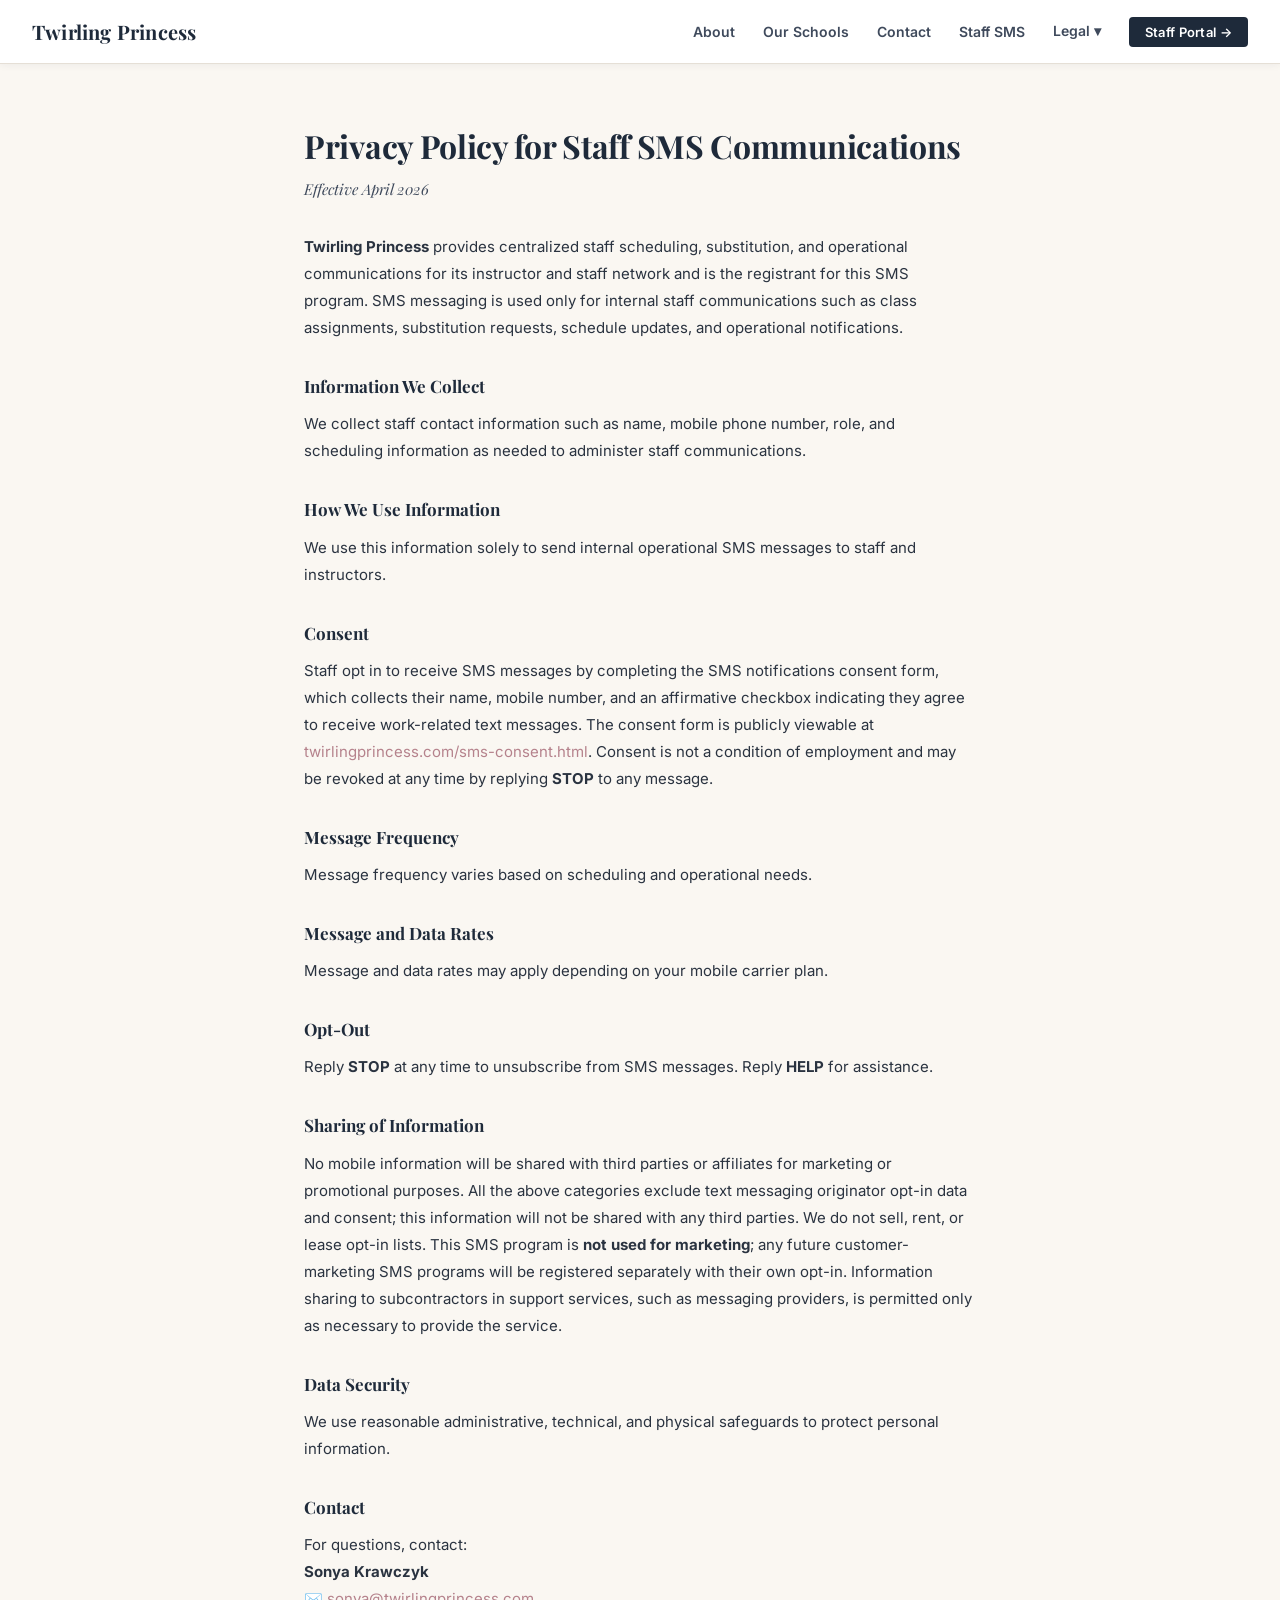
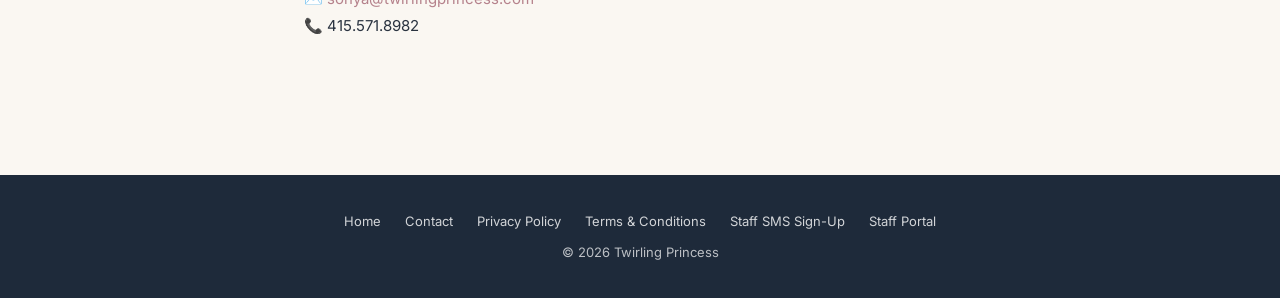
==== commit d67d2d77: "sms simplify" ====
--- a/privacy.html
+++ b/privacy.html
@@ -15,6 +15,7 @@
     <li><a href="index.html#about">About</a></li>
     <li><a href="index.html#schools">Our Schools</a></li>
     <li><a href="index.html#contact">Contact</a></li>
+    <li><a href="sms-consent.html">Staff SMS</a></li>
     <li class="nav-dropdown" id="legal-dropdown">
       <span class="nav-dropdown-trigger" onclick="toggleDropdown('legal-dropdown')">Legal ▾</span>
       <div class="nav-dropdown-menu">
@@ -32,11 +33,10 @@
   <span class="terms-date">Effective April 2026</span>
 
   <p>
-    Twirling Princess, TwirlingZ, and Dancing Hero are Tutu School franchises owned by Sonya Krawczyk.
-    <strong>Twirling Princess is the SMS program registrant</strong> and provides centralized
-    operational and communications support to all three locations. SMS messaging is used only for
-    internal staff communications such as class assignments, substitution requests, schedule updates,
-    and operational notifications.
+    <strong>Twirling Princess</strong> provides centralized staff scheduling, substitution, and
+    operational communications for its instructor and staff network and is the registrant for this
+    SMS program. SMS messaging is used only for internal staff communications such as class
+    assignments, substitution requests, schedule updates, and operational notifications.
   </p>
 
   <h2>Information We Collect</h2>
@@ -95,7 +95,7 @@
   <p>
     For questions, contact:<br>
     <strong>Sonya Krawczyk</strong><br>
-    ✉️ <a href="mailto:sonya@tutuschool.com">sonya@tutuschool.com</a><br>
+    ✉️ <a href="mailto:sonya@twirlingprincess.com">sonya@twirlingprincess.com</a><br>
     📞 415.571.8982
   </p>
 </div>
@@ -109,7 +109,7 @@
     <a href="sms-consent.html">Staff SMS Sign-Up</a>
     <a href="https://admin.twirlingprincess.com">Staff Portal</a>
   </div>
-  <div>© 2026 Twirling Princess · TwirlingZ · Dancing Hero · Tutu School Franchises</div>
+  <div>© 2026 Twirling Princess</div>
 </footer>
 
 <script>
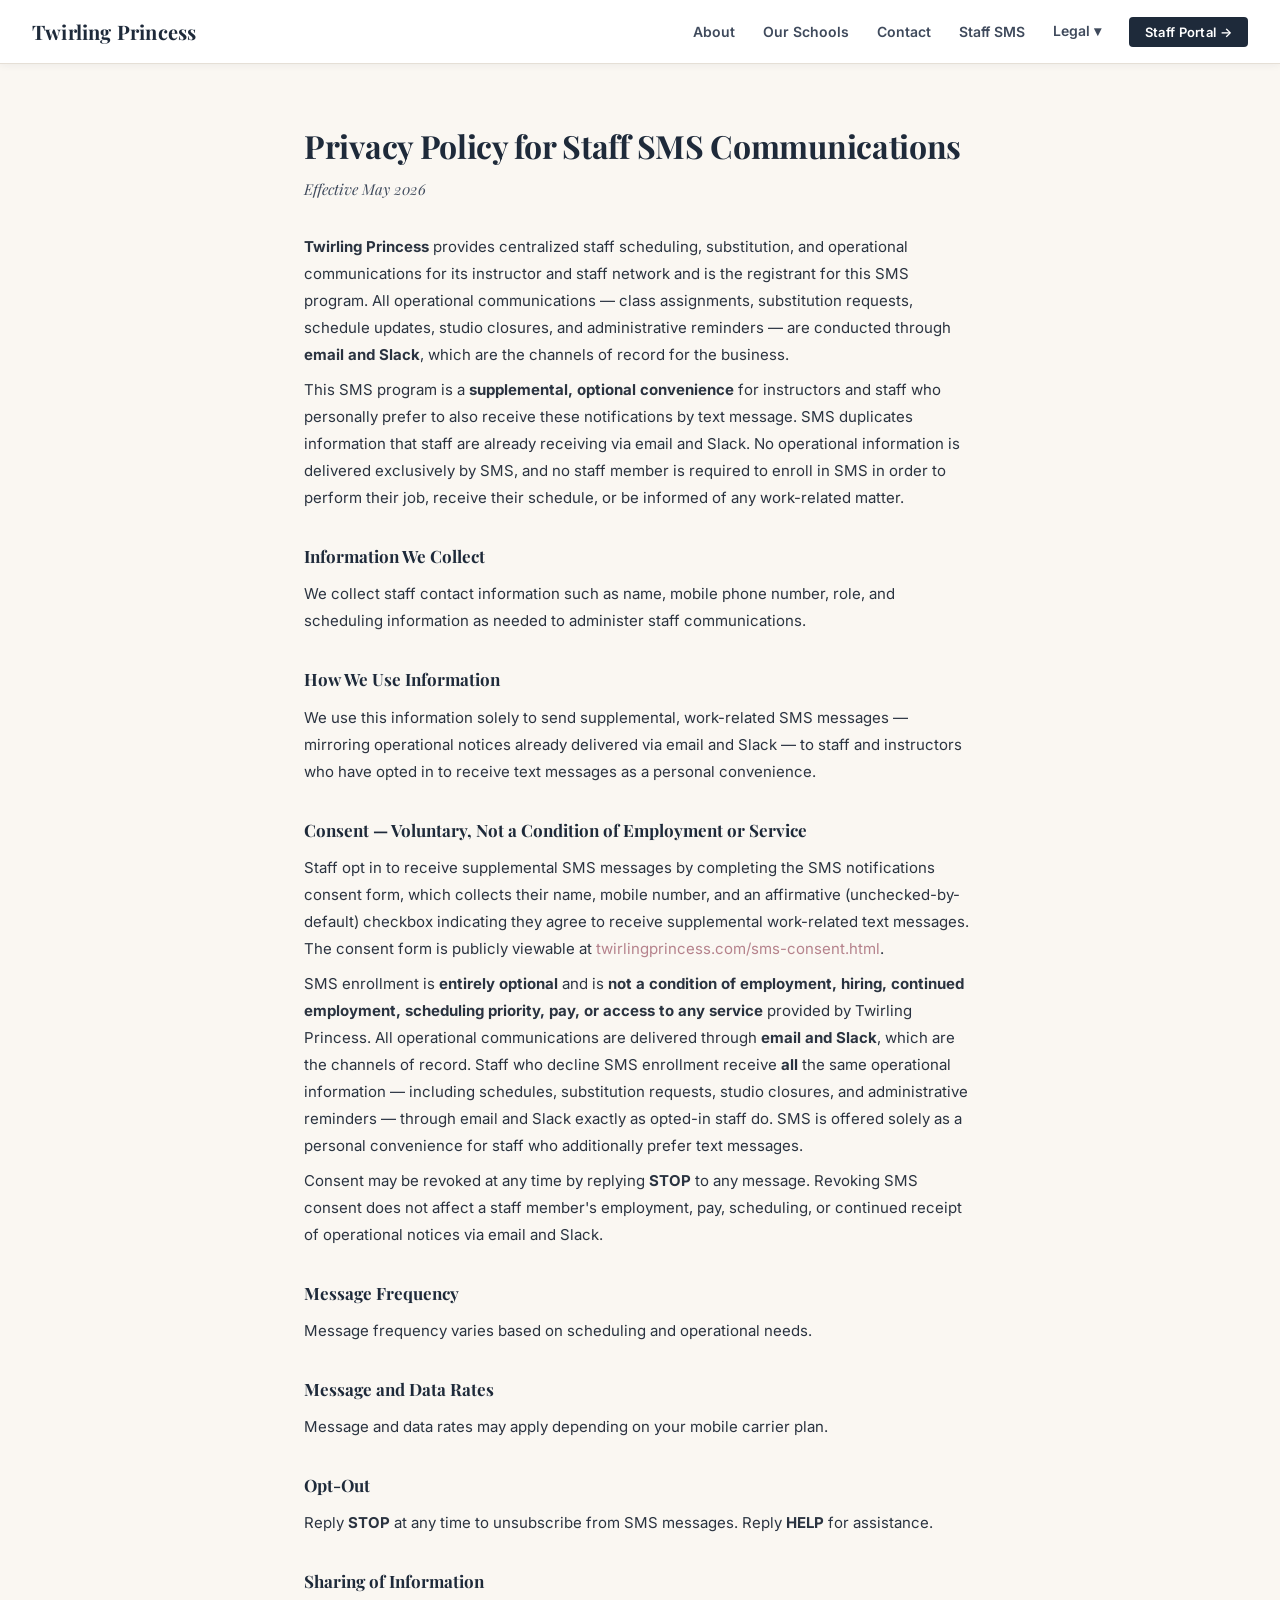
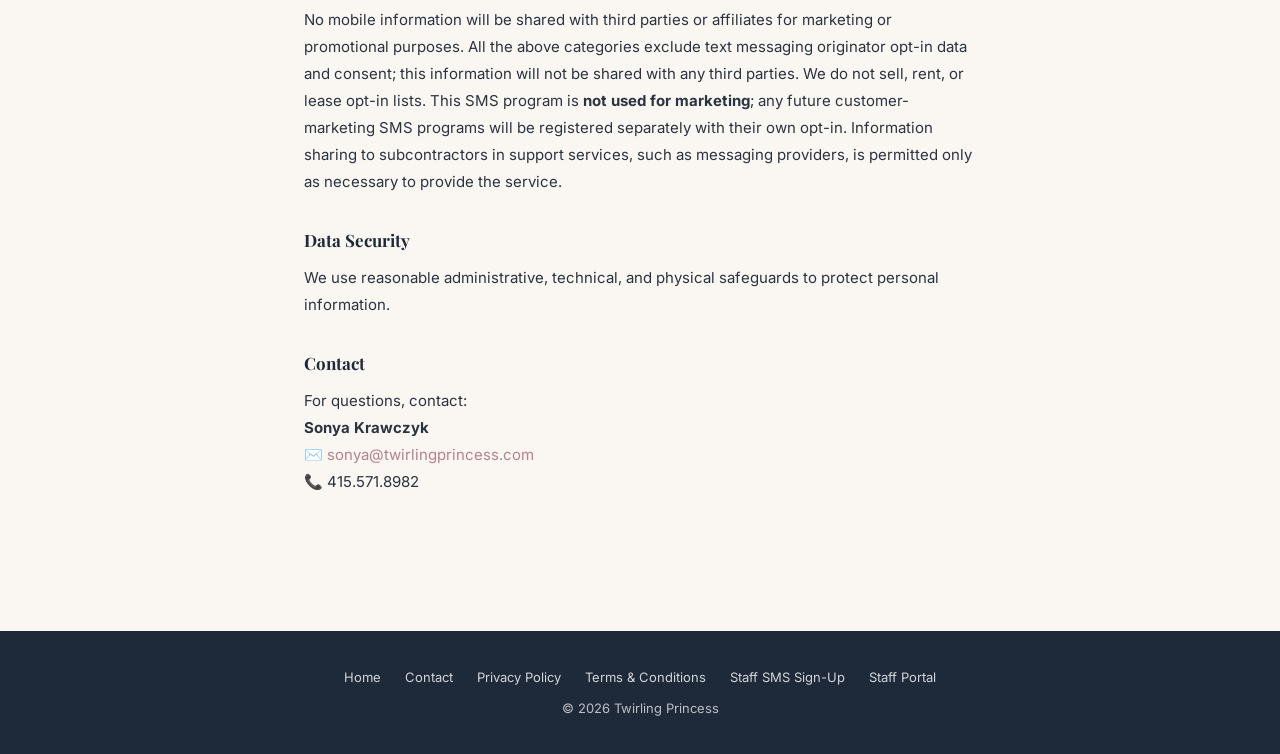
==== commit 2ba7fd04: "sms" ====
--- a/privacy.html
+++ b/privacy.html
@@ -30,13 +30,21 @@
 
 <div class="terms-body">
   <h1>Privacy Policy for Staff SMS Communications</h1>
-  <span class="terms-date">Effective April 2026</span>
+  <span class="terms-date">Effective May 2026</span>
 
   <p>
     <strong>Twirling Princess</strong> provides centralized staff scheduling, substitution, and
     operational communications for its instructor and staff network and is the registrant for this
-    SMS program. SMS messaging is used only for internal staff communications such as class
-    assignments, substitution requests, schedule updates, and operational notifications.
+    SMS program. All operational communications — class assignments, substitution requests,
+    schedule updates, studio closures, and administrative reminders — are conducted through
+    <strong>email and Slack</strong>, which are the channels of record for the business.
+  </p>
+  <p>
+    This SMS program is a <strong>supplemental, optional convenience</strong> for instructors and
+    staff who personally prefer to also receive these notifications by text message. SMS duplicates
+    information that staff are already receiving via email and Slack. No operational information is
+    delivered exclusively by SMS, and no staff member is required to enroll in SMS in order to
+    perform their job, receive their schedule, or be informed of any work-related matter.
   </p>
 
   <h2>Information We Collect</h2>
@@ -47,16 +55,33 @@
 
   <h2>How We Use Information</h2>
   <p>
-    We use this information solely to send internal operational SMS messages to staff and instructors.
+    We use this information solely to send supplemental, work-related SMS messages — mirroring
+    operational notices already delivered via email and Slack — to staff and instructors who have
+    opted in to receive text messages as a personal convenience.
   </p>
 
-  <h2>Consent</h2>
+  <h2>Consent — Voluntary, Not a Condition of Employment or Service</h2>
   <p>
-    Staff opt in to receive SMS messages by completing the SMS notifications consent form, which
-    collects their name, mobile number, and an affirmative checkbox indicating they agree to receive
-    work-related text messages. The consent form is publicly viewable at
-    <a href="sms-consent.html">twirlingprincess.com/sms-consent.html</a>. Consent is not a condition
-    of employment and may be revoked at any time by replying <strong>STOP</strong> to any message.
+    Staff opt in to receive supplemental SMS messages by completing the SMS notifications consent
+    form, which collects their name, mobile number, and an affirmative (unchecked-by-default)
+    checkbox indicating they agree to receive supplemental work-related text messages. The consent
+    form is publicly viewable at
+    <a href="sms-consent.html">twirlingprincess.com/sms-consent.html</a>.
+  </p>
+  <p>
+    SMS enrollment is <strong>entirely optional</strong> and is <strong>not a condition of
+    employment, hiring, continued employment, scheduling priority, pay, or access to any service</strong>
+    provided by Twirling Princess. All operational communications are delivered through
+    <strong>email and Slack</strong>, which are the channels of record. Staff who decline SMS
+    enrollment receive <strong>all</strong> the same operational information — including schedules,
+    substitution requests, studio closures, and administrative reminders — through email and Slack
+    exactly as opted-in staff do. SMS is offered solely as a personal convenience for staff who
+    additionally prefer text messages.
+  </p>
+  <p>
+    Consent may be revoked at any time by replying <strong>STOP</strong> to any message. Revoking
+    SMS consent does not affect a staff member's employment, pay, scheduling, or continued receipt
+    of operational notices via email and Slack.
   </p>
 
   <h2>Message Frequency</h2>
